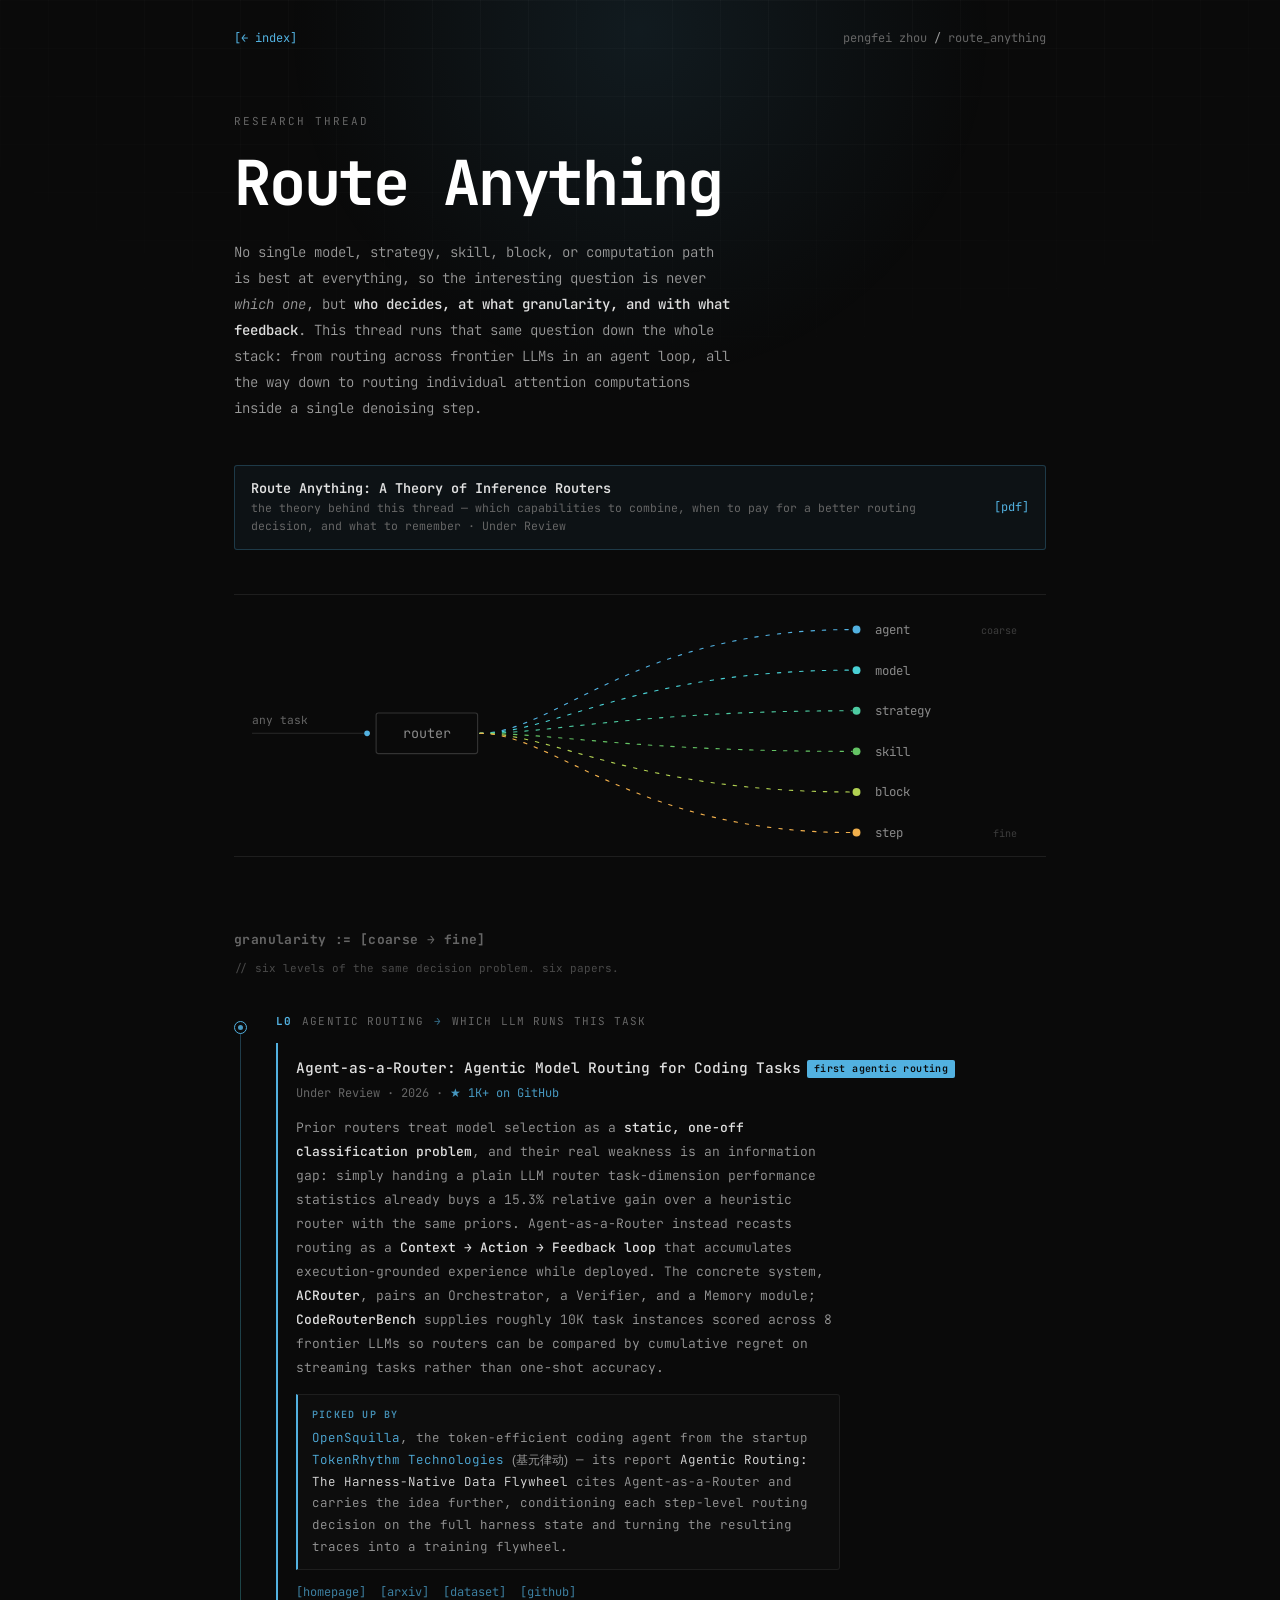
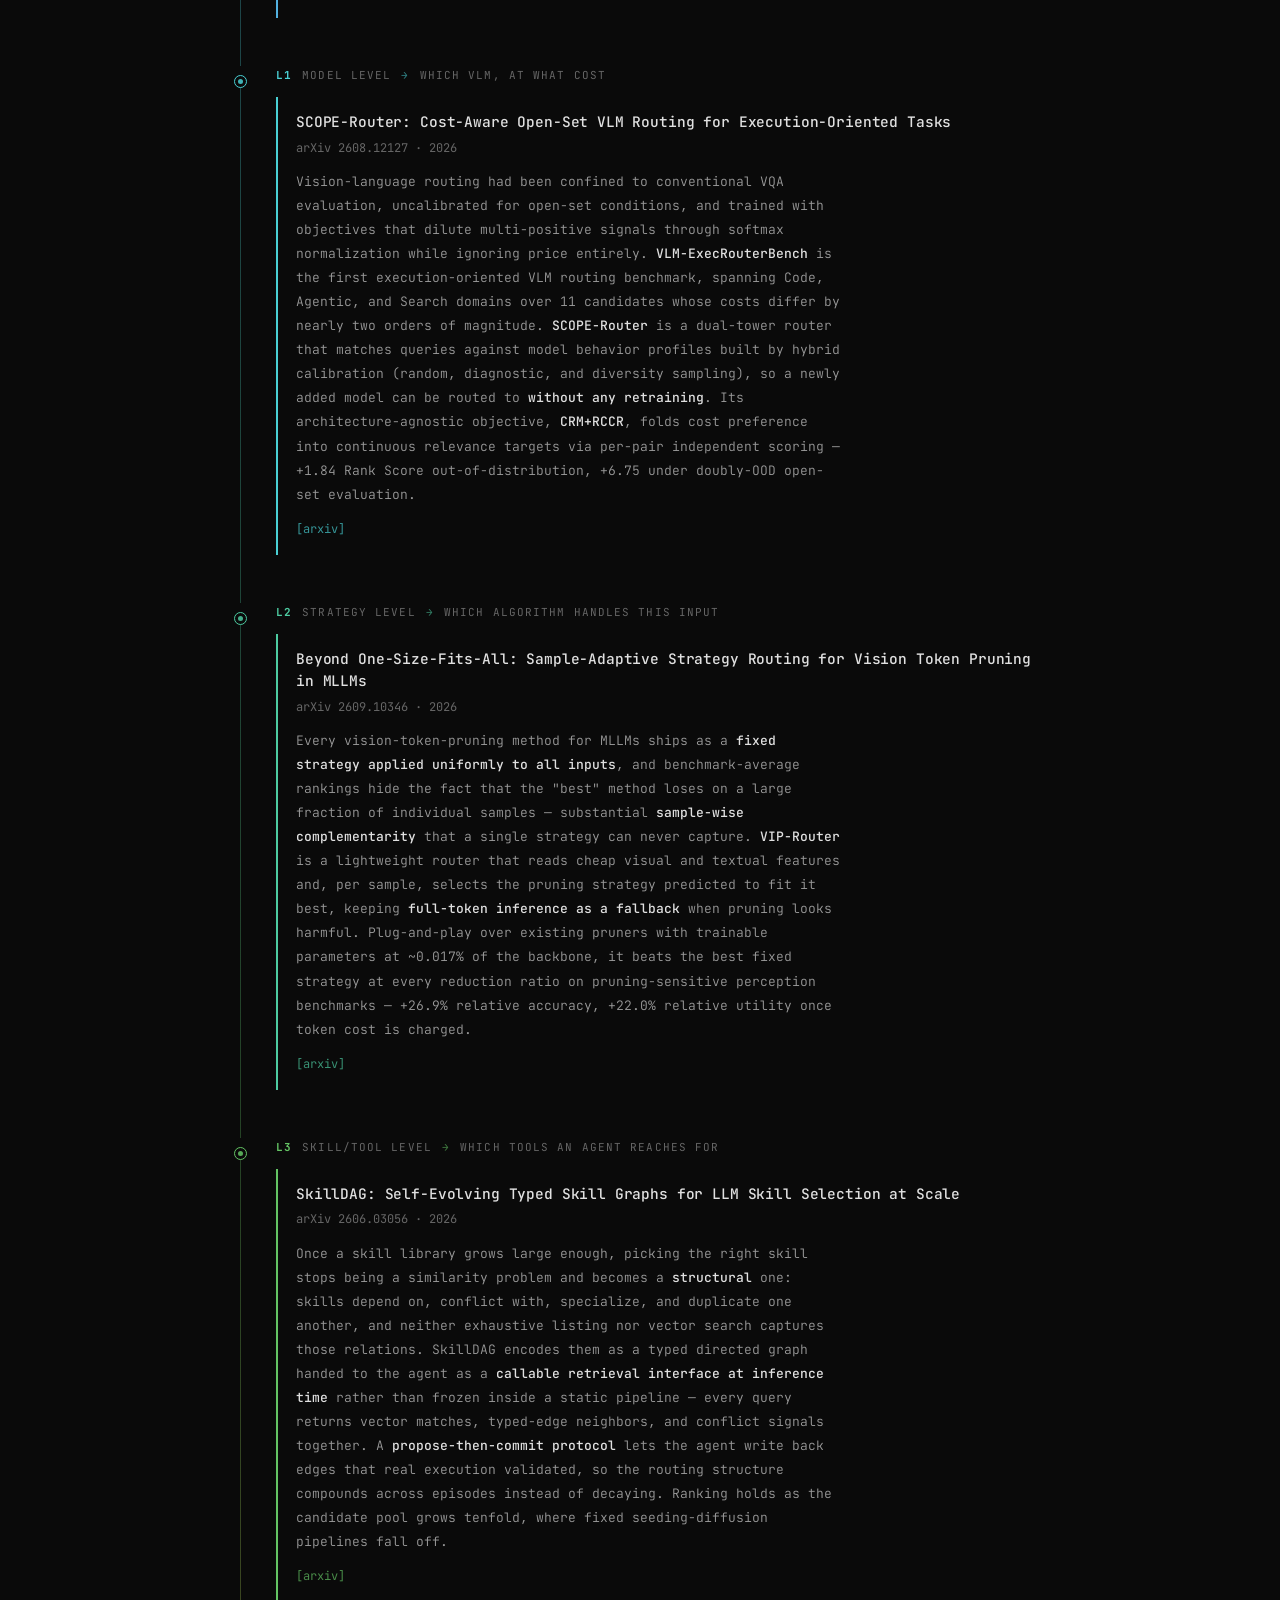
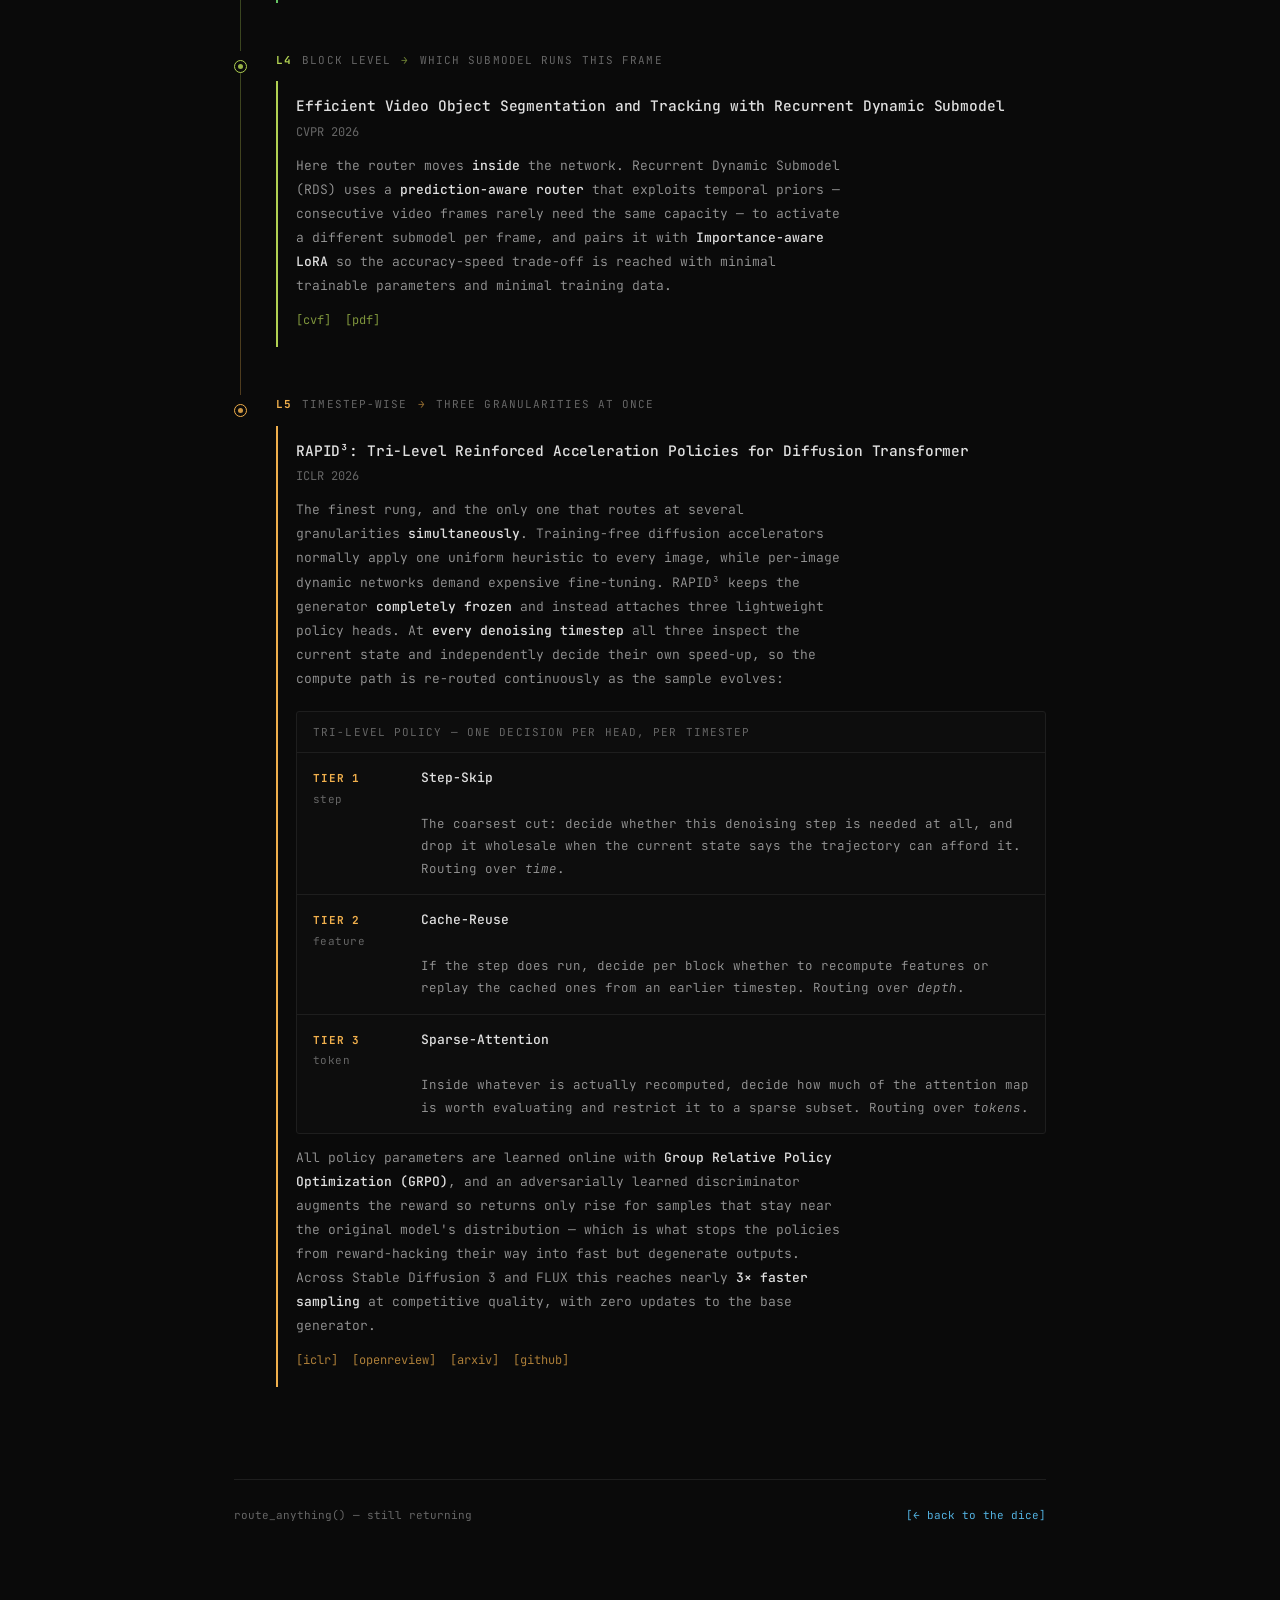
==== sites/route-anything/index.html @ 317e2b75 "Deploy Route Anything as a standalone Vercel site" ====
<!DOCTYPE html>
<html lang="en">
<head>
  <meta charset="UTF-8" />
  <meta name="viewport" content="width=device-width, initial-scale=1.0" />
  <meta name="description" content="Route Anything — a line of research on routing at every granularity: agent, model, strategy, skill, block, and denoising step." />
  <meta property="og:title" content="Route Anything — Pengfei Zhou" />
  <meta property="og:description" content="Routing at every granularity: agent, model, strategy, skill, block, and denoising step." />
  <meta property="og:type" content="website" />
  <meta property="og:url" content="https://route-anything.vercel.app/" />
  <link rel="canonical" href="https://route-anything.vercel.app/" />
  <title>Route Anything — Pengfei Zhou</title>
  <link rel="icon" href="./files/about/favicon.ico" />
  <link rel="preconnect" href="https://fonts.googleapis.com" />
  <link rel="preconnect" href="https://fonts.gstatic.com" crossorigin />
  <link href="https://fonts.googleapis.com/css2?family=JetBrains+Mono:ital,wght@0,300;0,400;0,500;0,600;0,700;1,300;1,400&display=swap" rel="stylesheet" />
  <style>
    /* ===================================================
       Route Anything — standalone research site
       Inherits: #0a0a0a / JetBrains Mono / hsl(200,70%,60%)
       Adds:     a coarse -> fine granularity ramp (cool -> warm)
       =================================================== */

    :root {
      --bg: #0a0a0a;
      --text: #e0e0e0;
      --text-dim: #9a9a9a;
      --text-muted: #666666;
      --rule: #1e1e1e;
      --accent: hsl(200, 70%, 60%);

      /* granularity ramp: L0 coarsest -> L5 finest */
      --l0: hsl(200, 70%, 60%);
      --l1: hsl(182, 62%, 56%);
      --l2: hsl(160, 55%, 55%);
      --l3: hsl(120, 45%, 58%);
      --l4: hsl(75, 58%, 57%);
      --l5: hsl(36, 85%, 62%);

      --font: 'JetBrains Mono', ui-monospace, SFMono-Regular, Menlo, monospace;
    }

    *, *::before, *::after { margin: 0; padding: 0; box-sizing: border-box; }

    html {
      background: var(--bg);
      font-family: var(--font);
      font-size: 13px;
      line-height: 1.7;
      scroll-behavior: smooth;
      -webkit-font-smoothing: antialiased;
    }

    body {
      color: var(--text);
      min-height: 100vh;
      overflow-x: hidden;
      position: relative;
    }

    /* Atmosphere: faint grid + a single accent bloom behind the hero */
    body::before {
      content: "";
      position: fixed;
      inset: 0;
      pointer-events: none;
      z-index: 0;
      background-image:
        linear-gradient(to right, rgba(255,255,255,0.022) 1px, transparent 1px),
        linear-gradient(to bottom, rgba(255,255,255,0.022) 1px, transparent 1px);
      background-size: 48px 48px;
      mask-image: radial-gradient(ellipse 90% 60% at 50% 0%, #000 20%, transparent 78%);
      -webkit-mask-image: radial-gradient(ellipse 90% 60% at 50% 0%, #000 20%, transparent 78%);
    }

    body::after {
      content: "";
      position: fixed;
      top: -320px; left: 50%;
      width: 900px; height: 700px;
      transform: translateX(-50%);
      pointer-events: none;
      z-index: 0;
      background: radial-gradient(circle, hsla(200, 70%, 60%, 0.10) 0%, transparent 62%);
    }

    ::selection { background: var(--accent); color: var(--bg); }

    a { color: var(--accent); text-decoration: none; transition: opacity .2s; }
    a:hover { opacity: .7; }

    ::-webkit-scrollbar { width: 9px; }
    ::-webkit-scrollbar-track { background: var(--bg); }
    ::-webkit-scrollbar-thumb { background: #222; border-radius: 5px; }
    ::-webkit-scrollbar-thumb:hover { background: #333; }

    .wrap {
      position: relative;
      z-index: 1;
      max-width: 860px;
      margin: 0 auto;
      padding: 0 24px 96px;
    }

    /* ---- Staggered load-in ---- */
    .rise {
      opacity: 0;
      transform: translateY(14px);
      animation: rise .7s cubic-bezier(.2,.7,.3,1) forwards;
    }
    @keyframes rise { to { opacity: 1; transform: none; } }

    /* ============ Top bar ============ */
    .topbar {
      display: flex;
      align-items: center;
      justify-content: space-between;
      gap: 16px;
      padding: 28px 0 0;
      font-size: 12px;
    }
    .topbar .crumb { color: var(--text-muted); }
    .topbar .crumb b { color: var(--text-dim); font-weight: 400; }

    /* ============ Hero ============ */
    .hero { padding: 64px 0 8px; }

    .eyebrow {
      font-size: 11px;
      letter-spacing: .18em;
      text-transform: uppercase;
      color: var(--text-muted);
      margin-bottom: 20px;
    }

    /* Sized so the title always holds one line, down to ~280px wide */
    h1 {
      font-size: clamp(26px, 8vw, 62px);
      font-weight: 700;
      letter-spacing: -0.035em;
      line-height: 1.05;
      white-space: nowrap;
      color: #fff;
    }

    .lede {
      margin-top: 24px;
      max-width: 62ch;
      font-size: 14px;
      line-height: 1.85;
      color: var(--text-dim);
      font-weight: 300;
    }
    .lede strong { color: var(--text); font-weight: 500; }

    /* ============ Highlight strip ============ */
    .hl {
      display: flex;
      align-items: center;
      gap: 14px;
      margin: 36px 0 0;
      padding: 13px 16px;
      border: 1px solid hsla(200, 70%, 60%, 0.25);
      border-radius: 3px;
      background: hsla(200, 70%, 60%, 0.05);
      color: var(--text);
      transition: border-color .2s, background .2s;
    }
    .hl:hover {
      opacity: 1;
      border-color: hsla(200, 70%, 60%, 0.55);
      background: hsla(200, 70%, 60%, 0.09);
    }
    .hl-body { min-width: 0; }
    .hl-title {
      display: block;
      font-size: 13.5px;
      font-weight: 600;
      color: var(--text);
      line-height: 1.45;
    }
    .hl-sub {
      display: block;
      font-size: 11.5px;
      color: var(--text-muted);
      line-height: 1.6;
    }
    .hl-cta {
      flex: none;
      margin-left: auto;
      font-size: 12px;
      color: var(--accent);
    }

    /* ============ Routing diagram ============ */
    .diagram {
      margin: 44px 0 8px;
      border-top: 1px solid var(--rule);
      border-bottom: 1px solid var(--rule);
      padding: 12px 0 6px;
      overflow-x: auto;
    }
    .diagram svg { display: block; width: 100%; height: auto; }
    .nlab { font-family: var(--font); font-size: 11px; }
    .rlab { font-family: var(--font); font-size: 12px; }

    .edge {
      fill: none;
      stroke-dasharray: 3 7;
      stroke-linecap: round;
      animation: flow 1.9s linear infinite, pick 6s ease-in-out infinite;
    }
    @keyframes flow { to { stroke-dashoffset: -20; } }
    @keyframes pick {
      0%, 11%   { opacity: 1;   stroke-width: 2.2; }
      19%, 100% { opacity: .22; stroke-width: 1; }
    }
    .node-halo { animation: halo 6s ease-in-out infinite; transform-box: fill-box; transform-origin: center; }
    @keyframes halo {
      0%, 11%   { opacity: .55; r: 11; }
      19%, 100% { opacity: 0;   r: 6; }
    }
    .sig { animation: sig 1.9s linear infinite; }
    @keyframes sig { 0% { opacity: .2 } 50% { opacity: 1 } 100% { opacity: .2 } }

    @media (prefers-reduced-motion: reduce) {
      .rise { animation: none; opacity: 1; transform: none; }
      .edge, .node-halo, .sig { animation: none; opacity: .85; }
    }

    /* ============ Section heading ============ */
    .section-label {
      font-size: 13px;
      color: var(--text-muted);
      letter-spacing: .03em;
      margin: 72px 0 8px;
    }
    .section-note {
      font-size: 11px;
      color: #4a4a4a;
      margin-bottom: 34px;
    }

    /* ============ Granularity ladder ============ */
    .rung {
      position: relative;
      padding: 0 0 8px 42px;
      margin-bottom: 40px;
    }
    /* the rail */
    .rung::before {
      content: "";
      position: absolute;
      left: 6px; top: 16px; bottom: -40px;
      width: 1px;
      background: linear-gradient(to bottom, var(--c), var(--c-next, transparent));
      opacity: .3;
    }
    .rung:last-of-type::before { bottom: auto; height: 0; }

    .rung .knob {
      position: absolute;
      left: 0; top: 9px;
      width: 13px; height: 13px;
      border-radius: 50%;
      border: 1px solid var(--c);
      background: var(--bg);
      transition: box-shadow .25s, background .25s;
    }
    .rung .knob::after {
      content: "";
      position: absolute;
      inset: 3px;
      border-radius: 50%;
      background: var(--c);
      opacity: .85;
    }
    .rung:hover .knob { box-shadow: 0 0 0 5px color-mix(in srgb, var(--c) 12%, transparent); }

    .rung-head {
      display: flex;
      align-items: baseline;
      flex-wrap: wrap;
      gap: 10px;
      margin-bottom: 12px;
    }
    .lvl {
      font-size: 11px;
      font-weight: 700;
      letter-spacing: .1em;
      color: var(--c);
    }
    .gran {
      font-size: 11px;
      letter-spacing: .1em;
      text-transform: uppercase;
      color: var(--text-muted);
    }
    .gran .arrow { color: var(--c); opacity: .6; margin: 0 2px; }

    .card {
      border-left: 2px solid var(--c);
      padding: 14px 0 16px 18px;
      transition: border-left-width .2s, padding-left .2s;
    }
    .rung:hover .card { border-left-width: 4px; padding-left: 16px; }

    .p-title {
      font-size: 14.5px;
      font-weight: 500;
      color: var(--text);
      line-height: 1.55;
      letter-spacing: -0.01em;
    }
    .p-venue {
      font-size: 12px;
      color: var(--text-muted);
      margin-top: 4px;
    }
    .badge {
      display: inline-block;
      font-size: 10px;
      font-weight: 600;
      letter-spacing: .04em;
      color: var(--bg);
      background: var(--c);
      padding: 1px 7px;
      border-radius: 2px;
      margin-left: 6px;
      vertical-align: middle;
    }
    .p-venue .stars { color: var(--c); opacity: .85; }

    /* External-uptake callout */
    .cited {
      margin-top: 14px;
      padding: 11px 14px;
      border: 1px solid var(--rule);
      border-left: 2px solid var(--c);
      border-radius: 0 3px 3px 0;
      background: rgba(255,255,255,0.016);
      font-size: 12.5px;
      line-height: 1.75;
      color: var(--text-dim);
      font-weight: 300;
      max-width: 68ch;
    }
    .cited-k {
      display: block;
      font-size: 10px;
      font-weight: 600;
      letter-spacing: .12em;
      text-transform: uppercase;
      color: var(--c);
      opacity: .8;
      margin-bottom: 3px;
    }
    .cited a { color: var(--c); }
    .cited em { font-style: normal; color: var(--text); }

    /* JetBrains Mono carries no CJK glyphs; keep the fallback deliberate */
    .cjk { font-family: 'PingFang SC', 'Hiragino Sans GB', 'Noto Sans SC', sans-serif; font-size: 12px; }

    .p-desc {
      margin-top: 12px;
      font-size: 13px;
      line-height: 1.85;
      color: var(--text-dim);
      font-weight: 300;
      max-width: 68ch;
    }
    .p-desc em { color: var(--text); font-style: normal; font-weight: 500; }

    .p-links {
      margin-top: 12px;
      display: flex;
      gap: 14px;
      flex-wrap: wrap;
      font-size: 12px;
    }
    .p-links a { color: var(--c); opacity: .7; }
    .p-links a:hover { opacity: 1; }

    /* ---- Tri-level breakdown (RAPID^3) ---- */
    .tri {
      margin-top: 20px;
      border: 1px solid var(--rule);
      border-radius: 3px;
      background: rgba(255,255,255,0.014);
    }
    .tri-cap {
      font-size: 11px;
      letter-spacing: .1em;
      text-transform: uppercase;
      color: var(--text-muted);
      padding: 11px 16px;
      border-bottom: 1px solid var(--rule);
    }
    .tier {
      display: grid;
      grid-template-columns: 92px 1fr;
      gap: 4px 16px;
      padding: 14px 16px;
      border-bottom: 1px solid var(--rule);
    }
    .tier:last-child { border-bottom: none; }
    .tier-k {
      font-size: 11px;
      font-weight: 700;
      letter-spacing: .08em;
      color: var(--c);
      padding-top: 2px;
    }
    .tier-k span {
      display: block;
      font-weight: 400;
      letter-spacing: .04em;
      color: var(--text-muted);
      margin-top: 2px;
    }
    .tier-n { font-size: 13px; font-weight: 500; color: var(--text); }
    .tier-d {
      grid-column: 2;
      font-size: 12.5px;
      line-height: 1.8;
      color: var(--text-dim);
      font-weight: 300;
    }

    /* ============ Footer ============ */
    .foot {
      margin-top: 84px;
      padding-top: 26px;
      border-top: 1px solid var(--rule);
      display: flex;
      justify-content: space-between;
      align-items: center;
      flex-wrap: wrap;
      gap: 14px;
      font-size: 11px;
      color: var(--text-muted);
    }

    /* Narrow screens: the diagram is cropped to its informative core (see the
       viewBox swap below) and its in-SVG labels scale up to stay legible. */
    @media (max-width: 720px) {
      .nlab { font-size: 16px; }
      .rlab { font-size: 15px; }
    }

    @media (max-width: 620px) {
      .wrap { padding: 0 18px 72px; }
      .hero { padding-top: 44px; }
      .rung { padding-left: 32px; }
      .tier { grid-template-columns: 1fr; gap: 4px; }
      .tier-d { grid-column: 1; }
    }
  </style>
</head>
<body>

  <div class="wrap">

    <!-- ============ Top bar ============ -->
    <nav class="topbar rise" style="animation-delay:.05s">
      <a href="https://lancezpf.github.io/">[&#8592; index]</a>
      <span class="crumb">pengfei zhou <b>/</b> route_anything</span>
    </nav>

    <!-- ============ Hero ============ -->
    <header class="hero rise" style="animation-delay:.12s">
      <div class="eyebrow">research thread</div>
      <h1>Route Anything</h1>
      <p class="lede">
        No single model, strategy, skill, block, or computation path is best at everything, so the
        interesting question is never <em>which one</em>, but <strong>who decides, at what granularity,
        and with what feedback</strong>. This thread runs that same question down the whole stack:
        from routing across frontier LLMs in an agent loop, all the way down to routing individual
        attention computations inside a single denoising step.
      </p>
    </header>

    <!-- ============ Highlight: the theory paper behind this page ============ -->
    <a class="hl rise" style="animation-delay:.16s" href="./files/papers/route_anything/route_anything.pdf" target="_blank" rel="noopener">
      <span class="hl-body">
        <span class="hl-title">Route Anything: A Theory of Inference Routers</span>
        <span class="hl-sub">the theory behind this thread &mdash; which capabilities to combine, when to pay for a better routing decision, and what to remember &middot; Under Review</span>
      </span>
      <span class="hl-cta">[pdf]</span>
    </a>

    <!-- ============ Routing diagram ============ -->
    <div class="diagram rise" style="animation-delay:.2s" aria-hidden="true">
      <svg viewBox="0 0 720 216" xmlns="http://www.w3.org/2000/svg">
        <!-- input -->
        <text x="16" y="104" fill="#666" font-family="'JetBrains Mono',monospace" font-size="10">any task</text>
        <line x1="16" y1="112" x2="118" y2="112" stroke="#2a2a2a" stroke-width="1" />
        <circle class="sig" cx="118" cy="112" r="2.5" fill="hsl(200,70%,60%)" />

        <!-- router -->
        <rect x="126" y="94" width="90" height="36" rx="2" fill="none" stroke="#333" stroke-width="1" />
        <text class="rlab" x="171" y="116" fill="#8a8a8a" text-anchor="middle">router</text>

        <!-- edges: coarse (top) -> fine (bottom) -->
        <path class="edge" style="animation-delay:0s,0s"     d="M 218 112 C 284 112, 356 20,  548 20"  stroke="hsl(200,70%,60%)" />
        <path class="edge" style="animation-delay:0s,1s"     d="M 218 112 C 284 112, 356 56,  548 56"  stroke="hsl(182,62%,56%)" />
        <path class="edge" style="animation-delay:0s,2s"     d="M 218 112 C 284 112, 356 92,  548 92"  stroke="hsl(160,55%,55%)" />
        <path class="edge" style="animation-delay:0s,3s"     d="M 218 112 C 284 112, 356 128, 548 128" stroke="hsl(120,45%,58%)" />
        <path class="edge" style="animation-delay:0s,4s"     d="M 218 112 C 284 112, 356 164, 548 164" stroke="hsl(75,58%,57%)" />
        <path class="edge" style="animation-delay:0s,5s"     d="M 218 112 C 284 112, 356 200, 548 200" stroke="hsl(36,85%,62%)" />

        <!-- targets -->
        <circle class="node-halo" style="animation-delay:0s" cx="552" cy="20"  fill="hsl(200,70%,60%)" r="6" opacity="0" />
        <circle class="node-halo" style="animation-delay:1s" cx="552" cy="56"  fill="hsl(182,62%,56%)" r="6" opacity="0" />
        <circle class="node-halo" style="animation-delay:2s" cx="552" cy="92"  fill="hsl(160,55%,55%)" r="6" opacity="0" />
        <circle class="node-halo" style="animation-delay:3s" cx="552" cy="128" fill="hsl(120,45%,58%)" r="6" opacity="0" />
        <circle class="node-halo" style="animation-delay:4s" cx="552" cy="164" fill="hsl(75,58%,57%)"  r="6" opacity="0" />
        <circle class="node-halo" style="animation-delay:5s" cx="552" cy="200" fill="hsl(36,85%,62%)"  r="6" opacity="0" />

        <circle cx="552" cy="20"  r="3.5" fill="hsl(200,70%,60%)" />
        <circle cx="552" cy="56"  r="3.5" fill="hsl(182,62%,56%)" />
        <circle cx="552" cy="92"  r="3.5" fill="hsl(160,55%,55%)" />
        <circle cx="552" cy="128" r="3.5" fill="hsl(120,45%,58%)" />
        <circle cx="552" cy="164" r="3.5" fill="hsl(75,58%,57%)" />
        <circle cx="552" cy="200" r="3.5" fill="hsl(36,85%,62%)" />

        <text class="nlab" x="568" y="24"  fill="#8a8a8a">agent</text>
        <text class="nlab" x="568" y="60"  fill="#8a8a8a">model</text>
        <text class="nlab" x="568" y="96"  fill="#8a8a8a">strategy</text>
        <text class="nlab" x="568" y="132" fill="#8a8a8a">skill</text>
        <text class="nlab" x="568" y="168" fill="#8a8a8a">block</text>
        <text class="nlab" x="568" y="204" fill="#8a8a8a">step</text>

        <!-- scale rail -->
        <text x="694" y="24"  fill="#3d3d3d" font-family="'JetBrains Mono',monospace" font-size="9" text-anchor="end">coarse</text>
        <text x="694" y="204" fill="#3d3d3d" font-family="'JetBrains Mono',monospace" font-size="9" text-anchor="end">fine</text>
      </svg>
    </div>

    <!-- ============ Ladder ============ -->
    <h2 class="section-label rise" style="animation-delay:.26s">granularity := [coarse &#8594; fine]</h2>
    <p class="section-note rise" style="animation-delay:.28s">// six levels of the same decision problem. six papers.</p>

    <!-- ---------- L0: agentic routing ---------- -->
    <section class="rung rise" style="--c: var(--l0); --c-next: var(--l1); animation-delay:.32s">
      <span class="knob"></span>
      <div class="rung-head">
        <span class="lvl">L0</span>
        <span class="gran">agentic routing <span class="arrow">&#8594;</span> which LLM runs this task</span>
      </div>
      <div class="card">
        <div class="p-title">Agent-as-a-Router: Agentic Model Routing for Coding Tasks<span class="badge">first agentic routing</span></div>
        <div class="p-venue">Under Review &middot; 2026 &middot; <span class="stars">&#9733; 1K+ on GitHub</span></div>
        <p class="p-desc">
          Prior routers treat model selection as a <em>static, one-off classification problem</em>, and their real
          weakness is an information gap: simply handing a plain LLM router task-dimension performance statistics
          already buys a 15.3% relative gain over a heuristic router with the same priors. Agent-as-a-Router instead
          recasts routing as a <em>Context &#8594; Action &#8594; Feedback loop</em> that accumulates execution-grounded
          experience while deployed. The concrete system, <em>ACRouter</em>, pairs an Orchestrator, a Verifier, and a
          Memory module; <em>CodeRouterBench</em> supplies roughly 10K task instances scored across 8 frontier LLMs so
          routers can be compared by cumulative regret on streaming tasks rather than one-shot accuracy.
        </p>
        <div class="cited">
          <span class="cited-k">picked up by</span>
          <a href="https://github.com/opensquilla/opensquilla" target="_blank" rel="noopener">OpenSquilla</a>,
          the token-efficient coding agent from the startup
          <a href="https://tokenrhythm.ai/" target="_blank" rel="noopener">TokenRhythm Technologies</a>
          <span class="cjk">(基元律动)</span> &mdash; its report
          <a href="https://arxiv.org/abs/2607.11399" target="_blank" rel="noopener"><em>Agentic Routing: The Harness-Native Data Flywheel</em></a>
          cites Agent-as-a-Router and carries the idea further, conditioning each step-level routing decision on
          the full harness state and turning the resulting traces into a training flywheel.
        </div>
        <div class="p-links">
          <a href="https://www.omnisource.cn/agent-as-a-router" target="_blank" rel="noopener">[homepage]</a>
          <a href="https://arxiv.org/abs/2606.22902" target="_blank" rel="noopener">[arxiv]</a>
          <a href="https://huggingface.co/datasets/Lance1573/CodeRouterBench" target="_blank" rel="noopener">[dataset]</a>
          <a href="https://github.com/LanceZPF/agent-as-a-router" target="_blank" rel="noopener">[github]</a>
        </div>
      </div>
    </section>

    <!-- ---------- L1: model level (VLM) ---------- -->
    <section class="rung rise" style="--c: var(--l1); --c-next: var(--l2); animation-delay:.38s">
      <span class="knob"></span>
      <div class="rung-head">
        <span class="lvl">L1</span>
        <span class="gran">model level <span class="arrow">&#8594;</span> which VLM, at what cost</span>
      </div>
      <div class="card">
        <div class="p-title">SCOPE-Router: Cost-Aware Open-Set VLM Routing for Execution-Oriented Tasks</div>
        <div class="p-venue">arXiv 2608.12127 &middot; 2026</div>
        <p class="p-desc">
          Vision-language routing had been confined to conventional VQA evaluation, uncalibrated for open-set
          conditions, and trained with objectives that dilute multi-positive signals through softmax normalization
          while ignoring price entirely. <em>VLM-ExecRouterBench</em> is the first execution-oriented VLM routing
          benchmark, spanning Code, Agentic, and Search domains over 11 candidates whose costs differ by nearly two
          orders of magnitude. <em>SCOPE-Router</em> is a dual-tower router that matches queries against model
          behavior profiles built by hybrid calibration (random, diagnostic, and diversity sampling), so a newly
          added model can be routed to <em>without any retraining</em>. Its architecture-agnostic objective,
          <em>CRM+RCCR</em>, folds cost preference into continuous relevance targets via per-pair independent
          scoring &mdash; +1.84 Rank Score out-of-distribution, +6.75 under doubly-OOD open-set evaluation.
        </p>
        <div class="p-links">
          <a href="https://arxiv.org/abs/2608.12127" target="_blank" rel="noopener">[arxiv]</a>
        </div>
      </div>
    </section>

    <!-- ---------- L2: strategy level ---------- -->
    <section class="rung rise" style="--c: var(--l2); --c-next: var(--l3); animation-delay:.44s">
      <span class="knob"></span>
      <div class="rung-head">
        <span class="lvl">L2</span>
        <span class="gran">strategy level <span class="arrow">&#8594;</span> which algorithm handles this input</span>
      </div>
      <div class="card">
        <div class="p-title">Beyond One-Size-Fits-All: Sample-Adaptive Strategy Routing for Vision Token Pruning in MLLMs</div>
        <div class="p-venue">arXiv 2609.10346 &middot; 2026</div>
        <p class="p-desc">
          Every vision-token-pruning method for MLLMs ships as a <em>fixed strategy applied uniformly to all inputs</em>,
          and benchmark-average rankings hide the fact that the "best" method loses on a large fraction of individual
          samples &mdash; substantial <em>sample-wise complementarity</em> that a single strategy can never capture.
          <em>VIP-Router</em> is a lightweight router that reads cheap visual and textual features and, per sample,
          selects the pruning strategy predicted to fit it best, keeping <em>full-token inference as a fallback</em>
          when pruning looks harmful. Plug-and-play over existing pruners with trainable parameters at ~0.017% of the
          backbone, it beats the best fixed strategy at every reduction ratio on pruning-sensitive perception
          benchmarks &mdash; +26.9% relative accuracy, +22.0% relative utility once token cost is charged.
        </p>
        <div class="p-links">
          <a href="https://arxiv.org/abs/2609.10346" target="_blank" rel="noopener">[arxiv]</a>
        </div>
      </div>
    </section>

    <!-- ---------- L3: skill/tool level ---------- -->
    <section class="rung rise" style="--c: var(--l3); --c-next: var(--l4); animation-delay:.5s">
      <span class="knob"></span>
      <div class="rung-head">
        <span class="lvl">L3</span>
        <span class="gran">skill/tool level <span class="arrow">&#8594;</span> which tools an agent reaches for</span>
      </div>
      <div class="card">
        <div class="p-title">SkillDAG: Self-Evolving Typed Skill Graphs for LLM Skill Selection at Scale</div>
        <div class="p-venue">arXiv 2606.03056 &middot; 2026</div>
        <p class="p-desc">
          Once a skill library grows large enough, picking the right skill stops being a similarity problem and
          becomes a <em>structural</em> one: skills depend on, conflict with, specialize, and duplicate one another,
          and neither exhaustive listing nor vector search captures those relations. SkillDAG encodes them as a
          typed directed graph handed to the agent as a <em>callable retrieval interface at inference time</em>
          rather than frozen inside a static pipeline &mdash; every query returns vector matches, typed-edge
          neighbors, and conflict signals together. A <em>propose-then-commit protocol</em> lets the agent write
          back edges that real execution validated, so the routing structure compounds across episodes instead of
          decaying. Ranking holds as the candidate pool grows tenfold, where fixed seeding-diffusion pipelines fall off.
        </p>
        <div class="p-links">
          <a href="https://arxiv.org/abs/2606.03056" target="_blank" rel="noopener">[arxiv]</a>
        </div>
      </div>
    </section>

    <!-- ---------- L4: block level ---------- -->
    <section class="rung rise" style="--c: var(--l4); --c-next: var(--l5); animation-delay:.56s">
      <span class="knob"></span>
      <div class="rung-head">
        <span class="lvl">L4</span>
        <span class="gran">block level <span class="arrow">&#8594;</span> which submodel runs this frame</span>
      </div>
      <div class="card">
        <div class="p-title">Efficient Video Object Segmentation and Tracking with Recurrent Dynamic Submodel</div>
        <div class="p-venue">CVPR 2026</div>
        <p class="p-desc">
          Here the router moves <em>inside</em> the network. Recurrent Dynamic Submodel (RDS) uses a
          <em>prediction-aware router</em> that exploits temporal priors &mdash; consecutive video frames rarely
          need the same capacity &mdash; to activate a different submodel per frame, and pairs it with
          <em>Importance-aware LoRA</em> so the accuracy-speed trade-off is reached with minimal trainable
          parameters and minimal training data.
        </p>
        <div class="p-links">
          <a href="https://openaccess.thecvf.com/content/CVPR2026/html/Tang_Efficient_Video_Object_Segmentation_and_Tracking_with_Recurrent_Dynamic_Submodel_CVPR_2026_paper.html" target="_blank" rel="noopener">[cvf]</a>
          <a href="https://openaccess.thecvf.com/content/CVPR2026/papers/Tang_Efficient_Video_Object_Segmentation_and_Tracking_with_Recurrent_Dynamic_Submodel_CVPR_2026_paper.pdf" target="_blank" rel="noopener">[pdf]</a>
        </div>
      </div>
    </section>

    <!-- ---------- L5: timestep-wise multi-granularity ---------- -->
    <section class="rung rise" style="--c: var(--l5); animation-delay:.62s">
      <span class="knob"></span>
      <div class="rung-head">
        <span class="lvl">L5</span>
        <span class="gran">timestep-wise <span class="arrow">&#8594;</span> three granularities at once</span>
      </div>
      <div class="card">
        <div class="p-title">RAPID&sup3;: Tri-Level Reinforced Acceleration Policies for Diffusion Transformer</div>
        <div class="p-venue">ICLR 2026</div>
        <p class="p-desc">
          The finest rung, and the only one that routes at several granularities <em>simultaneously</em>. Training-free
          diffusion accelerators normally apply one uniform heuristic to every image, while per-image dynamic networks
          demand expensive fine-tuning. RAPID&sup3; keeps the generator <em>completely frozen</em> and instead attaches
          three lightweight policy heads. At <em>every denoising timestep</em> all three inspect the current state and
          independently decide their own speed-up, so the compute path is re-routed continuously as the sample evolves:
        </p>

        <div class="tri">
          <div class="tri-cap">tri-level policy &mdash; one decision per head, per timestep</div>

          <div class="tier">
            <div class="tier-k">TIER 1<span>step</span></div>
            <div class="tier-n">Step-Skip</div>
            <div class="tier-d">
              The coarsest cut: decide whether this denoising step is needed at all, and drop it wholesale when the
              current state says the trajectory can afford it. Routing over <em>time</em>.
            </div>
          </div>

          <div class="tier">
            <div class="tier-k">TIER 2<span>feature</span></div>
            <div class="tier-n">Cache-Reuse</div>
            <div class="tier-d">
              If the step does run, decide per block whether to recompute features or replay the cached ones from an
              earlier timestep. Routing over <em>depth</em>.
            </div>
          </div>

          <div class="tier">
            <div class="tier-k">TIER 3<span>token</span></div>
            <div class="tier-n">Sparse-Attention</div>
            <div class="tier-d">
              Inside whatever is actually recomputed, decide how much of the attention map is worth evaluating and
              restrict it to a sparse subset. Routing over <em>tokens</em>.
            </div>
          </div>
        </div>

        <p class="p-desc">
          All policy parameters are learned online with <em>Group Relative Policy Optimization (GRPO)</em>, and an
          adversarially learned discriminator augments the reward so returns only rise for samples that stay near the
          original model's distribution &mdash; which is what stops the policies from reward-hacking their way into
          fast but degenerate outputs. Across Stable Diffusion 3 and FLUX this reaches nearly <em>3&times; faster
          sampling</em> at competitive quality, with zero updates to the base generator.
        </p>

        <div class="p-links">
          <a href="https://proceedings.iclr.cc/paper_files/paper/2026/hash/f1cf02ce09757f57c3b93c0db83181e0-Abstract-Conference.html" target="_blank" rel="noopener">[iclr]</a>
          <a href="https://openreview.net/forum?id=sQ0g6EkpF7" target="_blank" rel="noopener">[openreview]</a>
          <a href="https://arxiv.org/abs/2509.22323" target="_blank" rel="noopener">[arxiv]</a>
          <a href="https://github.com/NUS-HPC-AI-Lab/RAPID3" target="_blank" rel="noopener">[github]</a>
        </div>
      </div>
    </section>

    <!-- ============ Footer ============ -->
    <footer class="foot rise" style="animation-delay:.68s">
      <span>route_anything() &mdash; still returning</span>
      <span><a href="https://lancezpf.github.io/">[&#8592; back to the dice]</a></span>
    </footer>

  </div>

  <script>
    /* The diagram's lead-in and coarse/fine scale rail are decorative; on narrow
       screens crop them out so the router and its six targets still fit. */
    (function () {
      var svg = document.querySelector('.diagram svg');
      if (!svg) return;
      var mq = window.matchMedia('(max-width: 720px)');
      function fit() {
        svg.setAttribute('viewBox', mq.matches ? '122 4 508 212' : '0 0 720 216');
      }
      fit();
      mq.addEventListener ? mq.addEventListener('change', fit) : mq.addListener(fit);
    })();
  </script>

</body>
</html>
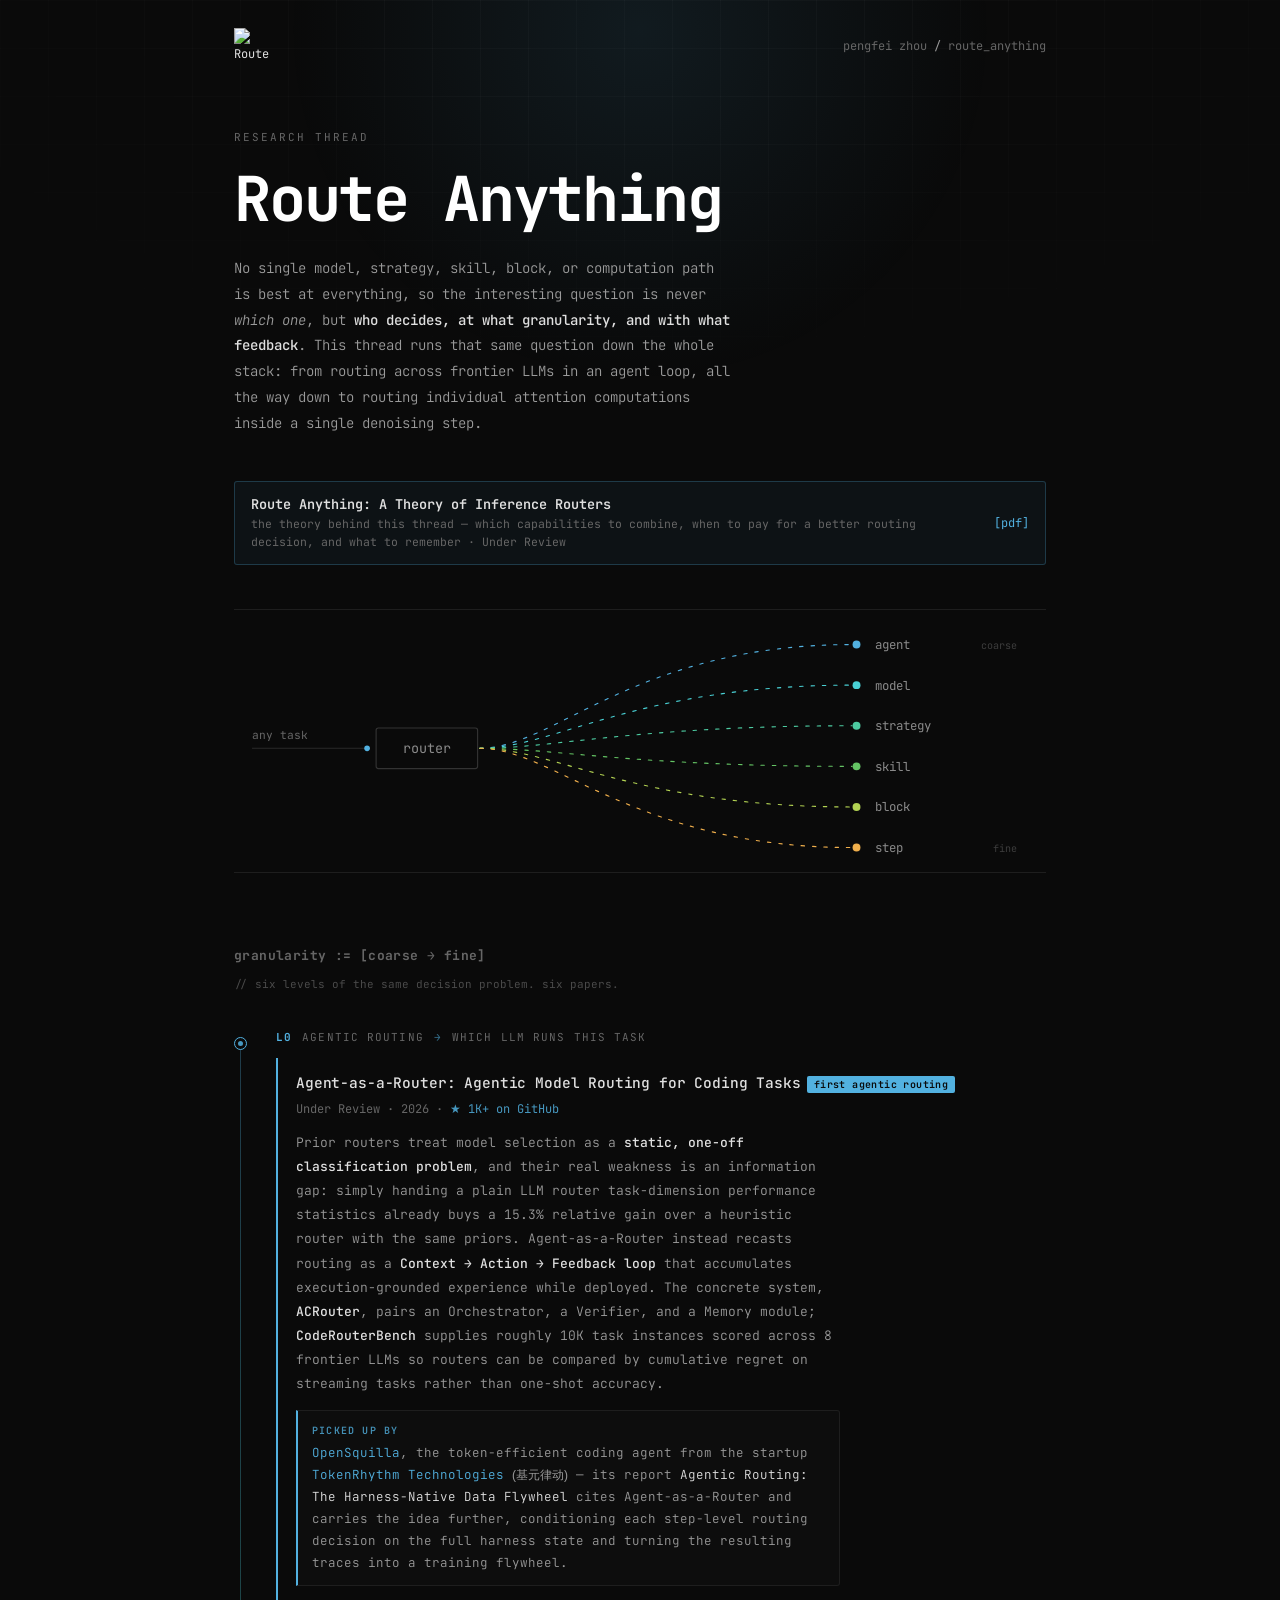
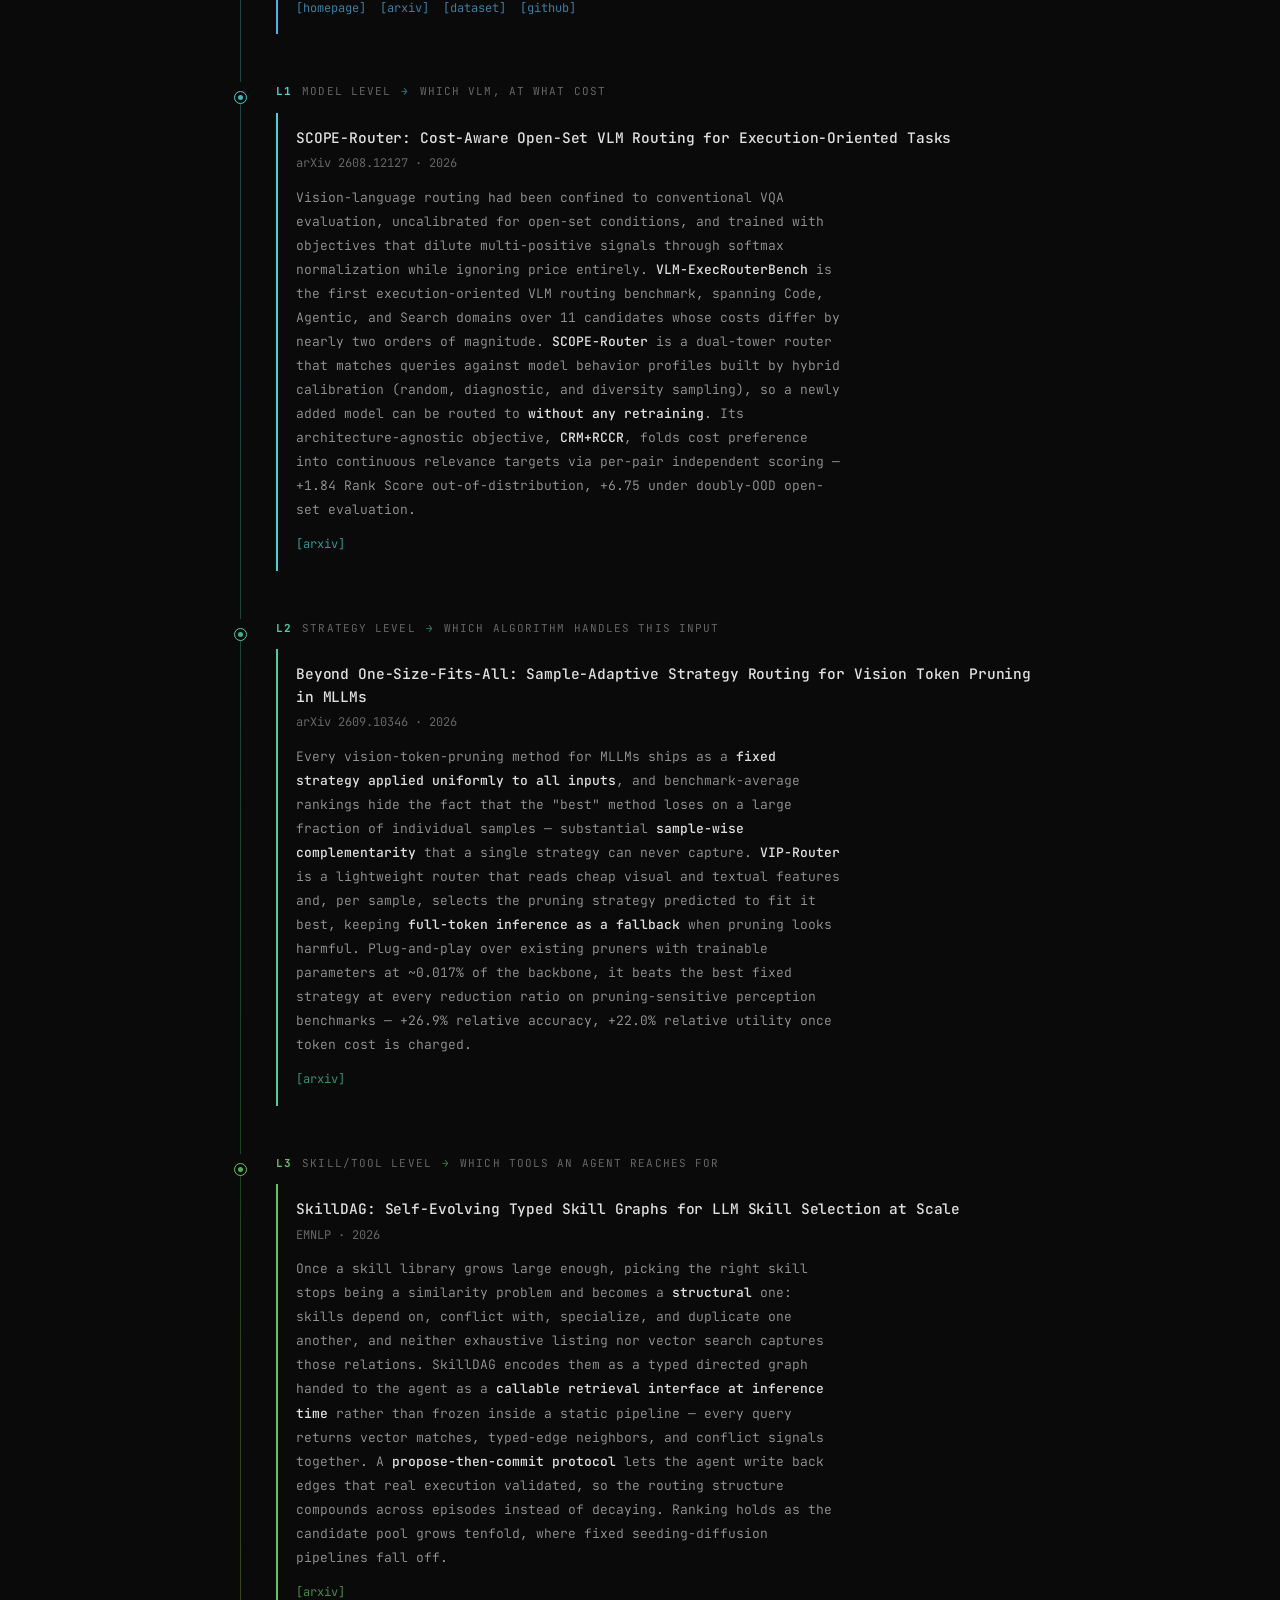
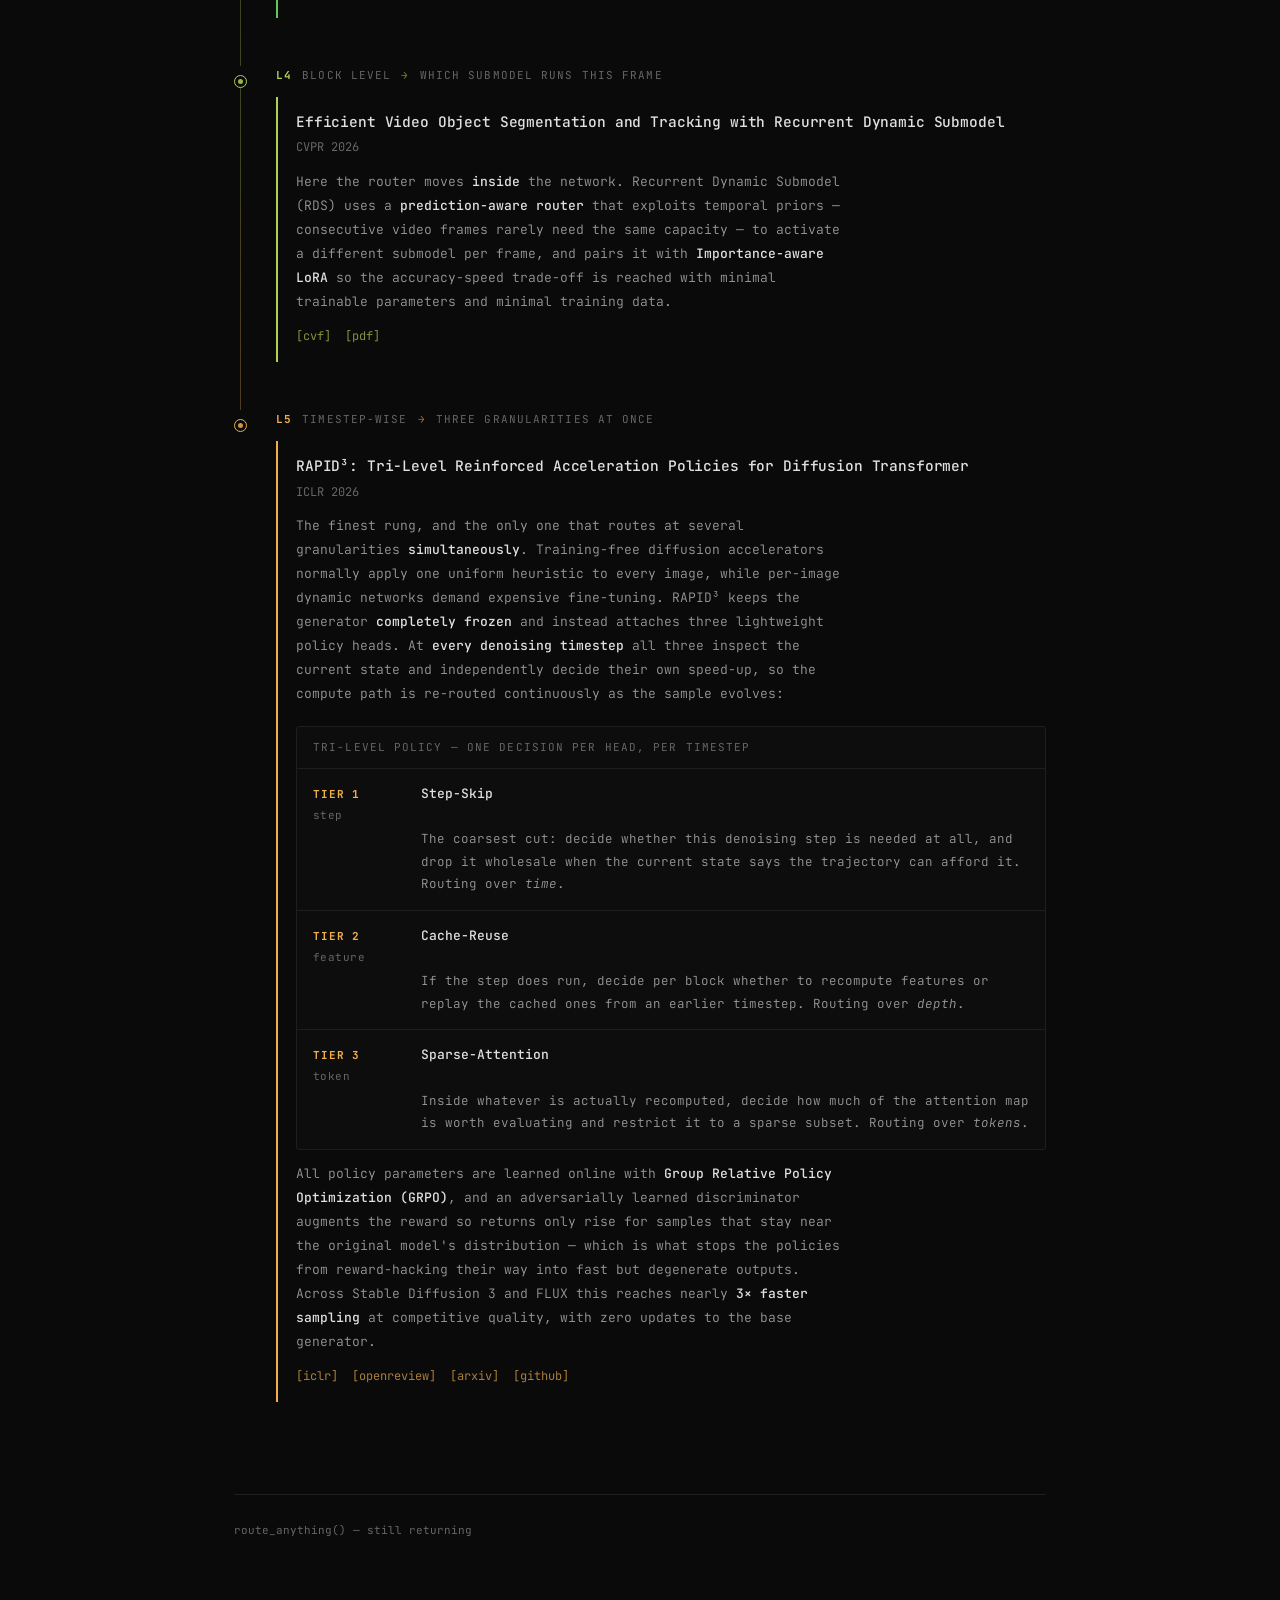
==== commit 425679ab: "Update Route Anything paper and venue" ====
--- a/sites/route-anything/index.html
+++ b/sites/route-anything/index.html
@@ -10,7 +10,8 @@
   <meta property="og:url" content="https://route-anything.vercel.app/" />
   <link rel="canonical" href="https://route-anything.vercel.app/" />
   <title>Route Anything — Pengfei Zhou</title>
-  <link rel="icon" href="./files/about/favicon.ico" />
+  <link rel="icon" href="./favicon.ico?v=continuum" sizes="16x16 32x32 48x48 64x64" />
+  <link rel="icon" type="image/svg+xml" href="./logo.svg?v=continuum" />
   <link rel="preconnect" href="https://fonts.googleapis.com" />
   <link rel="preconnect" href="https://fonts.gstatic.com" crossorigin />
   <link href="https://fonts.googleapis.com/css2?family=JetBrains+Mono:ital,wght@0,300;0,400;0,500;0,600;0,700;1,300;1,400&display=swap" rel="stylesheet" />
@@ -119,6 +120,7 @@
       padding: 28px 0 0;
       font-size: 12px;
     }
+    .topbar .logo { display: block; flex-shrink: 0; }
     .topbar .crumb { color: var(--text-muted); }
     .topbar .crumb b { color: var(--text-dim); font-weight: 400; }
 
@@ -462,10 +464,10 @@
   <div class="wrap">
 
     <!-- ============ Top bar ============ -->
-    <nav class="topbar rise" style="animation-delay:.05s">
-      <a href="https://lancezpf.github.io/">[&#8592; index]</a>
+    <div class="topbar rise" style="animation-delay:.05s">
+      <img class="logo" src="./logo.svg?v=continuum" width="36" height="36" alt="Route Anything logo" />
       <span class="crumb">pengfei zhou <b>/</b> route_anything</span>
-    </nav>
+    </div>
 
     <!-- ============ Hero ============ -->
     <header class="hero rise" style="animation-delay:.12s">
@@ -641,7 +643,7 @@
       </div>
       <div class="card">
         <div class="p-title">SkillDAG: Self-Evolving Typed Skill Graphs for LLM Skill Selection at Scale</div>
-        <div class="p-venue">arXiv 2606.03056 &middot; 2026</div>
+        <div class="p-venue">EMNLP &middot; 2026</div>
         <p class="p-desc">
           Once a skill library grows large enough, picking the right skill stops being a similarity problem and
           becomes a <em>structural</em> one: skills depend on, conflict with, specialize, and duplicate one another,
@@ -751,7 +753,6 @@
     <!-- ============ Footer ============ -->
     <footer class="foot rise" style="animation-delay:.68s">
       <span>route_anything() &mdash; still returning</span>
-      <span><a href="https://lancezpf.github.io/">[&#8592; back to the dice]</a></span>
     </footer>
 
   </div>
